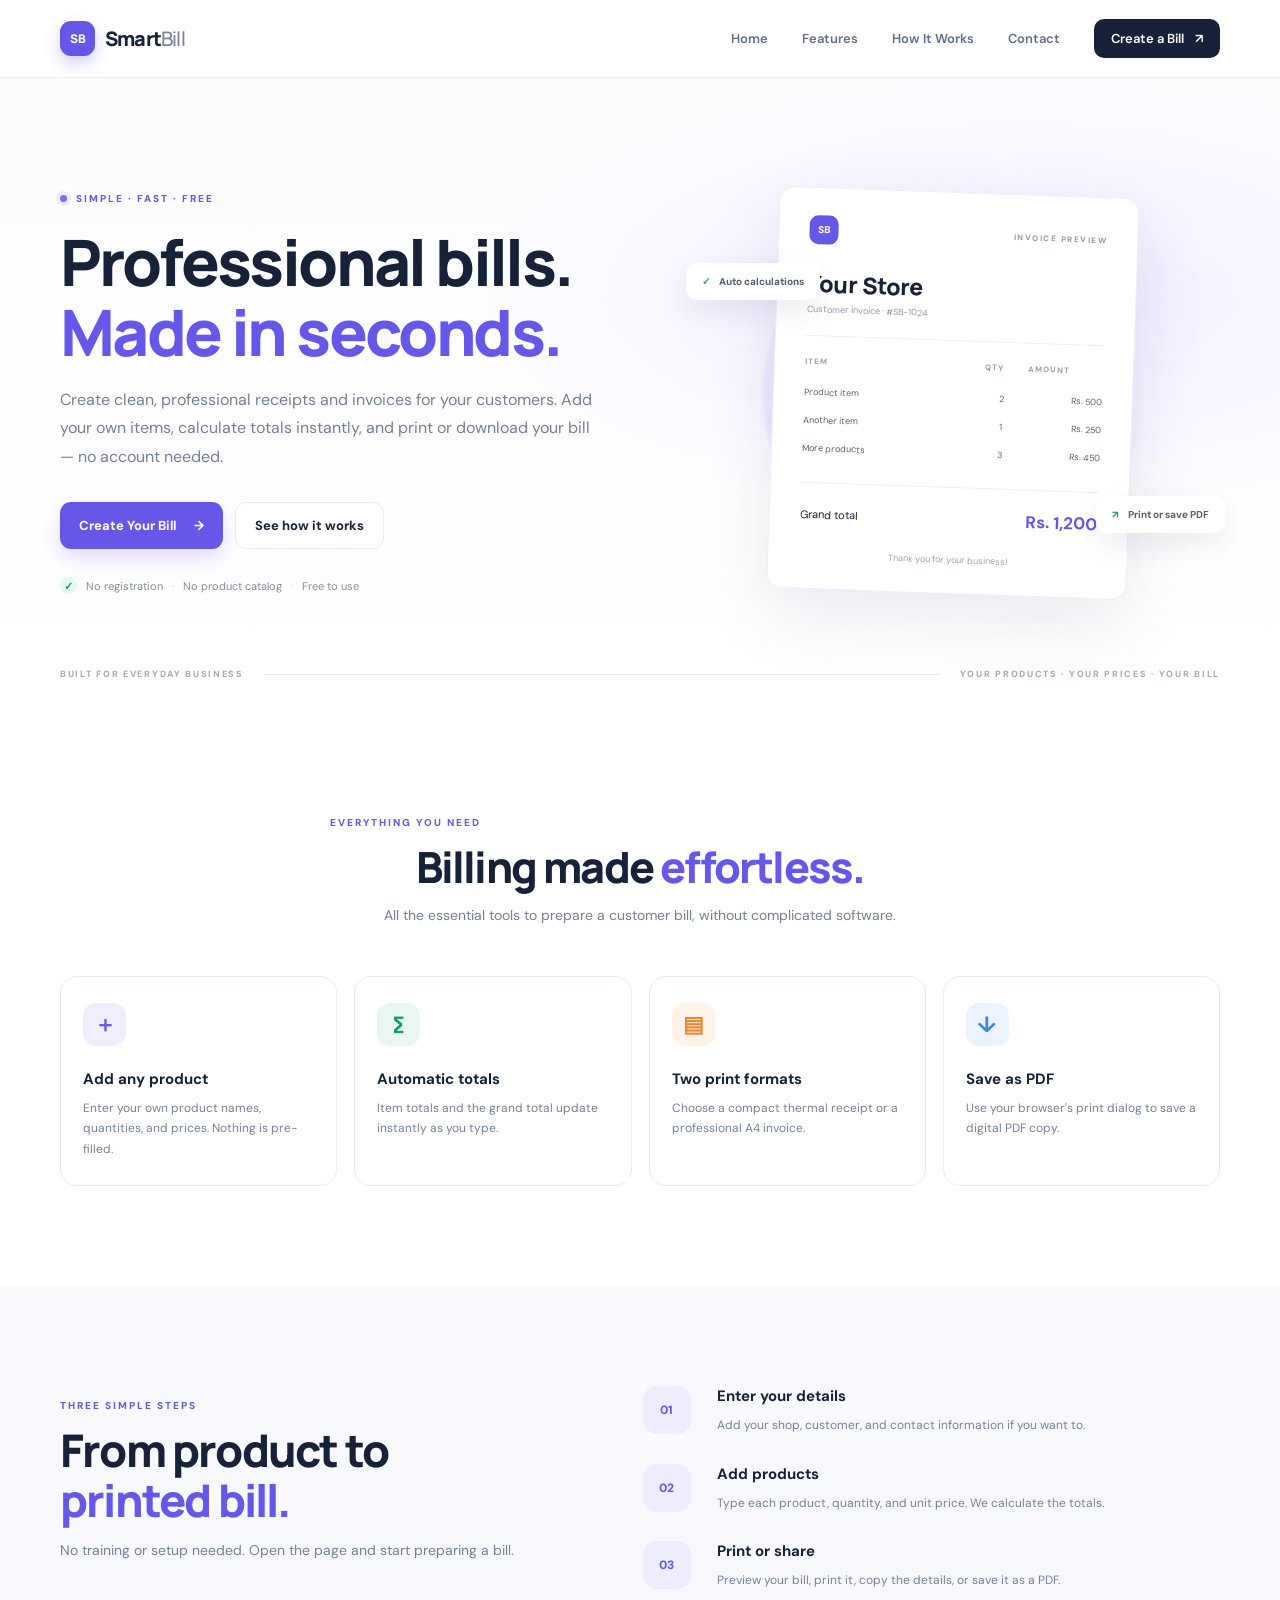
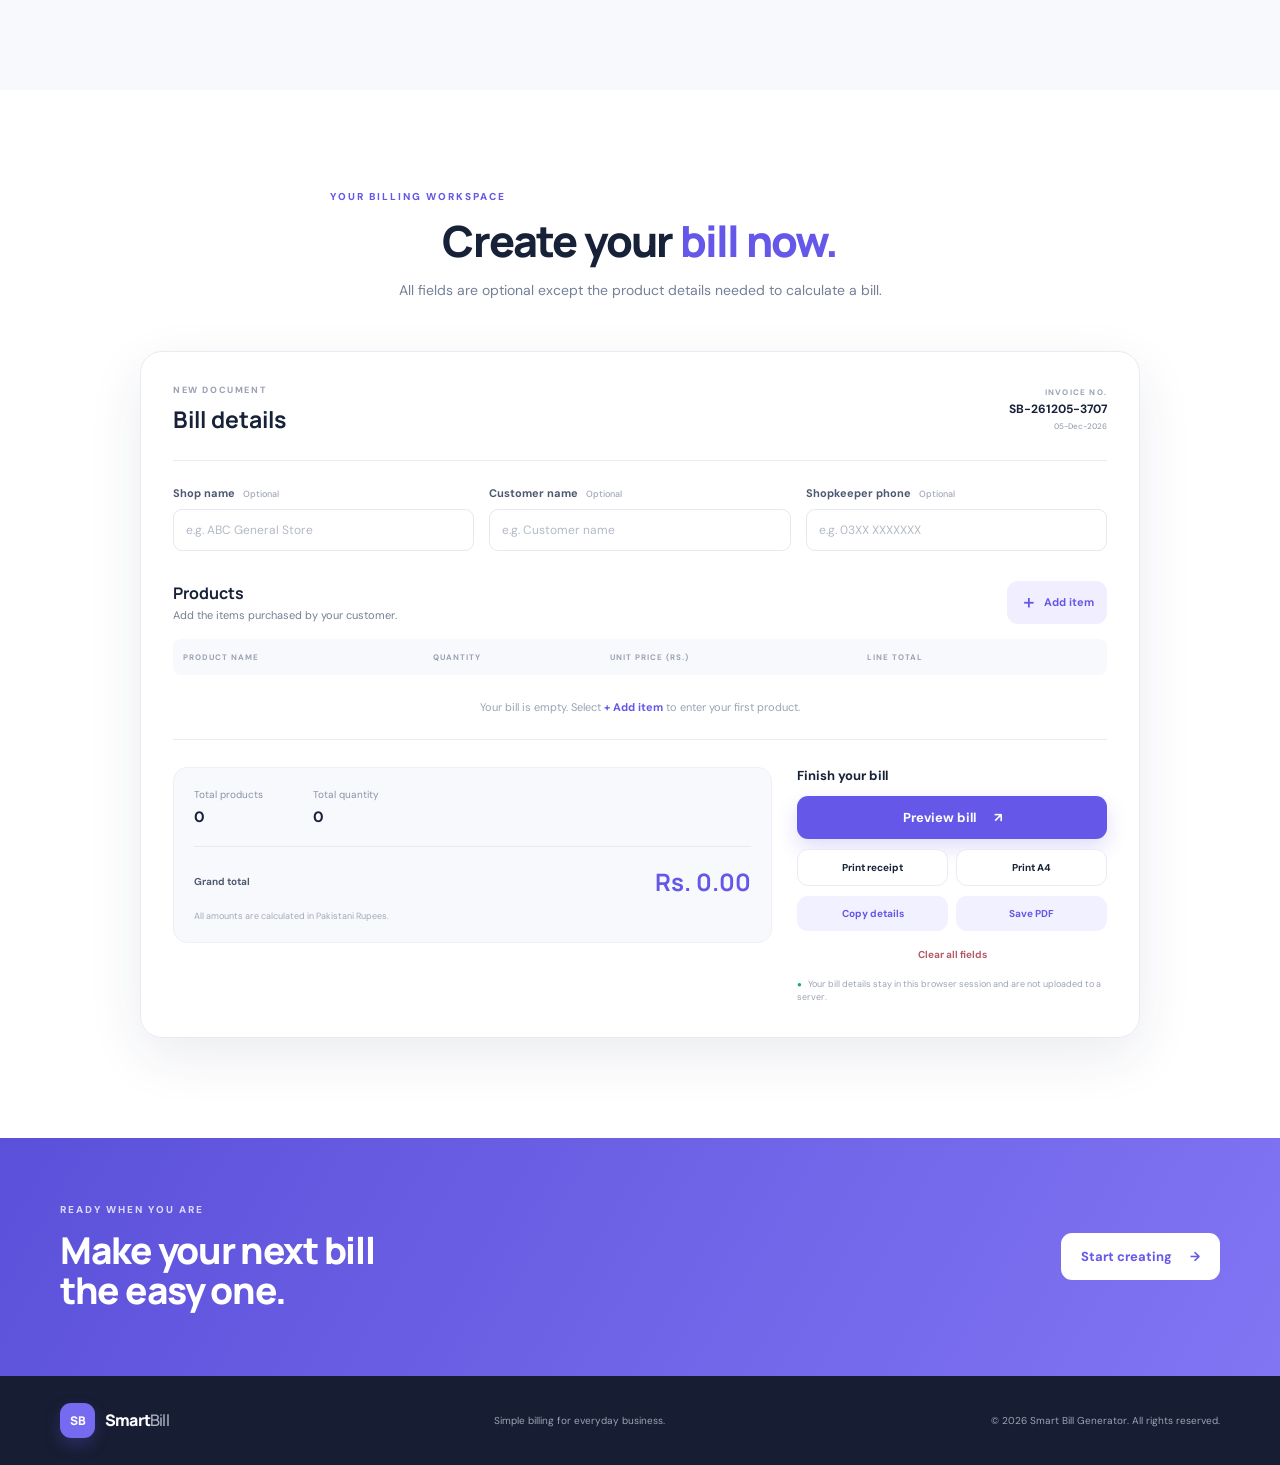
==== index.html @ b3745c1e "Add files via upload" ====
<!DOCTYPE html>
<html lang="en">
<head>
  <meta charset="UTF-8">
  <meta name="viewport" content="width=device-width, initial-scale=1.0">
  <meta name="description" content="Create, print, and download professional bills and receipts for free. No registration required.">
  <title>Smart Bill Generator | Create Bills in Seconds</title>
  <link rel="preconnect" href="https://fonts.googleapis.com">
  <link rel="preconnect" href="https://fonts.gstatic.com" crossorigin>
  <link href="https://fonts.googleapis.com/css2?family=DM+Sans:wght@400;500;600;700;800&family=Manrope:wght@400;500;600;700;800&display=swap" rel="stylesheet">
  <link rel="stylesheet" href="css/style.css">
  <link rel="stylesheet" href="css/print.css" media="print">
  <script src="js/script.js" defer></script>
</head>
<body>
  <header class="site-header">
    <div class="container nav-wrap">
      <a class="brand" href="#home" aria-label="Smart Bill Generator home">
        <span class="brand-mark">SB</span>
        <span>Smart<span class="brand-light">Bill</span></span>
      </a>
      <button class="menu-toggle" id="menuToggle" aria-label="Toggle navigation" aria-expanded="false">☰</button>
      <nav class="nav-links" id="navLinks">
        <a href="#home">Home</a>
        <a href="#features">Features</a>
        <a href="#how-it-works">How It Works</a>
        <a href="#contact">Contact</a>
        <a class="nav-cta" href="#generator">Create a Bill <span>↗</span></a>
      </nav>
    </div>
  </header>

  <main>
    <section class="hero section" id="home">
      <div class="container hero-grid">
        <div class="hero-copy">
          <div class="eyebrow"><span class="eyebrow-dot"></span> SIMPLE · FAST · FREE</div>
          <h1>Professional bills.<br><span>Made in seconds.</span></h1>
          <p class="hero-description">Create clean, professional receipts and invoices for your customers. Add your own items, calculate totals instantly, and print or download your bill — no account needed.</p>
          <div class="hero-actions">
            <a class="btn btn-primary" href="#generator">Create Your Bill <span>→</span></a>
            <a class="btn btn-secondary" href="#how-it-works">See how it works</a>
          </div>
          <div class="trust-row"><span class="check-icon">✓</span> No registration <span class="trust-separator">·</span> No product catalog <span class="trust-separator">·</span> Free to use</div>
        </div>
        <div class="hero-visual" aria-label="Sample invoice preview">
          <div class="visual-glow"></div>
          <div class="mini-invoice">
            <div class="mini-top"><span class="mini-logo">SB</span><span class="mini-status">INVOICE PREVIEW</span></div>
            <div class="mini-title">Your Store</div>
            <div class="mini-muted">Customer invoice · #SB-1024</div>
            <div class="mini-line"></div>
            <div class="mini-table-head"><span>ITEM</span><span>QTY</span><span>AMOUNT</span></div>
            <div class="mini-row"><span>Product item</span><span>2</span><span>Rs. 500</span></div>
            <div class="mini-row"><span>Another item</span><span>1</span><span>Rs. 250</span></div>
            <div class="mini-row"><span>More products</span><span>3</span><span>Rs. 450</span></div>
            <div class="mini-line"></div>
            <div class="mini-total"><span>Grand total</span><strong>Rs. 1,200</strong></div>
            <div class="mini-thanks">Thank you for your business!</div>
          </div>
          <div class="float-chip chip-one"><span>✓</span> Auto calculations</div>
          <div class="float-chip chip-two"><span>↗</span> Print or save PDF</div>
        </div>
      </div>
      <div class="hero-bottom container"><span>BUILT FOR EVERYDAY BUSINESS</span><div class="hero-bottom-line"></div><span>YOUR PRODUCTS · YOUR PRICES · YOUR BILL</span></div>
    </section>

    <section class="features section" id="features">
      <div class="container">
        <div class="section-heading">
          <div class="eyebrow">EVERYTHING YOU NEED</div>
          <h2>Billing made <span>effortless.</span></h2>
          <p>All the essential tools to prepare a customer bill, without complicated software.</p>
        </div>
        <div class="feature-grid">
          <article class="feature-card"><div class="feature-icon purple">＋</div><h3>Add any product</h3><p>Enter your own product names, quantities, and prices. Nothing is pre-filled.</p></article>
          <article class="feature-card"><div class="feature-icon green">∑</div><h3>Automatic totals</h3><p>Item totals and the grand total update instantly as you type.</p></article>
          <article class="feature-card"><div class="feature-icon orange">▤</div><h3>Two print formats</h3><p>Choose a compact thermal receipt or a professional A4 invoice.</p></article>
          <article class="feature-card"><div class="feature-icon blue">↓</div><h3>Save as PDF</h3><p>Use your browser's print dialog to save a digital PDF copy.</p></article>
        </div>
      </div>
    </section>

    <section class="how section" id="how-it-works">
      <div class="container how-grid">
        <div class="section-heading align-left">
          <div class="eyebrow">THREE SIMPLE STEPS</div>
          <h2>From product to<br><span>printed bill.</span></h2>
          <p>No training or setup needed. Open the page and start preparing a bill.</p>
        </div>
        <div class="steps">
          <div class="step"><div class="step-number">01</div><div><h3>Enter your details</h3><p>Add your shop, customer, and contact information if you want to.</p></div></div>
          <div class="step"><div class="step-number">02</div><div><h3>Add products</h3><p>Type each product, quantity, and unit price. We calculate the totals.</p></div></div>
          <div class="step"><div class="step-number">03</div><div><h3>Print or share</h3><p>Preview your bill, print it, copy the details, or save it as a PDF.</p></div></div>
        </div>
      </div>
    </section>

    <section class="generator-section section" id="generator">
      <div class="container">
        <div class="section-heading">
          <div class="eyebrow">YOUR BILLING WORKSPACE</div>
          <h2>Create your <span>bill now.</span></h2>
          <p>All fields are optional except the product details needed to calculate a bill.</p>
        </div>

        <div class="workspace">
          <div class="workspace-header">
            <div><div class="workspace-kicker">NEW DOCUMENT</div><h3>Bill details</h3></div>
            <div class="invoice-meta"><span>INVOICE NO.</span><strong id="invoiceNumber">SB-000001</strong><span id="invoiceDate"></span></div>
          </div>

          <div class="details-grid">
            <label class="field"><span>Shop name <em>Optional</em></span><input id="shopName" type="text" placeholder="e.g. ABC General Store" maxlength="70"></label>
            <label class="field"><span>Customer name <em>Optional</em></span><input id="customerName" type="text" placeholder="e.g. Customer name" maxlength="70"></label>
            <label class="field"><span>Shopkeeper phone <em>Optional</em></span><input id="shopPhone" type="tel" placeholder="e.g. 03XX XXXXXXX" maxlength="25"></label>
          </div>

          <div class="items-heading"><div><h3>Products</h3><p>Add the items purchased by your customer.</p></div><button class="btn btn-add" id="addItemBtn" type="button"><span>＋</span> Add item</button></div>
          <div class="table-wrap">
            <table class="items-table">
              <thead><tr><th class="col-product">PRODUCT NAME</th><th>QUANTITY</th><th>UNIT PRICE (RS.)</th><th>LINE TOTAL</th><th></th></tr></thead>
              <tbody id="itemsBody"></tbody>
            </table>
          </div>
          <div class="empty-hint" id="emptyHint">Your bill is empty. Select <strong>+ Add item</strong> to enter your first product.</div>

          <div class="summary-actions">
            <div class="summary-card">
              <div class="summary-stats">
                <div><span>Total products</span><strong id="totalItems">0</strong></div>
                <div><span>Total quantity</span><strong id="totalQuantity">0</strong></div>
              </div>
              <div class="summary-total"><span>Grand total</span><strong id="grandTotal">Rs. 0.00</strong></div>
              <div class="summary-note">All amounts are calculated in Pakistani Rupees.</div>
            </div>
            <div class="action-panel">
              <h4>Finish your bill</h4>
              <button class="btn btn-primary action-btn" id="previewBtn" type="button">Preview bill <span>↗</span></button>
              <div class="action-row"><button class="btn btn-outline" id="receiptBtn" type="button">Print receipt</button><button class="btn btn-outline" id="invoiceBtn" type="button">Print A4</button></div>
              <div class="action-row"><button class="btn btn-soft" id="copyBtn" type="button">Copy details</button><button class="btn btn-soft" id="pdfBtn" type="button">Save PDF</button></div>
              <button class="clear-btn" id="clearBtn" type="button">Clear all fields</button>
              <p class="privacy-note"><span>●</span> Your bill details stay in this browser session and are not uploaded to a server.</p>
            </div>
          </div>
        </div>
      </div>
    </section>

    <section class="bottom-cta section" id="contact">
      <div class="container bottom-cta-inner"><div><div class="eyebrow">READY WHEN YOU ARE</div><h2>Make your next bill<br>the easy one.</h2></div><a class="btn btn-white" href="#generator">Start creating <span>→</span></a></div>
    </section>
  </main>

  <footer class="site-footer"><div class="container footer-inner"><a class="brand footer-brand" href="#home"><span class="brand-mark">SB</span><span>Smart<span class="brand-light">Bill</span></span></a><p>Simple billing for everyday business.</p><span>© <span id="year"></span> Smart Bill Generator. All rights reserved.</span></div></footer>

  <div class="modal-backdrop" id="previewModal" aria-hidden="true">
    <div class="preview-dialog" role="dialog" aria-modal="true" aria-labelledby="previewTitle">
      <div class="preview-header"><div><span class="workspace-kicker">DOCUMENT PREVIEW</span><h3 id="previewTitle">Your bill</h3></div><button class="modal-close" id="closePreview" aria-label="Close preview">×</button></div>
      <div class="preview-paper-wrap"><div id="previewPaper" class="preview-paper"></div></div>
      <div class="preview-footer"><button class="btn btn-outline" id="previewReceipt" type="button">Print receipt</button><button class="btn btn-primary" id="previewA4" type="button">Print A4 invoice</button></div>
    </div>
  </div>
  <div class="toast" id="toast" role="status" aria-live="polite"></div>

  <section id="printArea" aria-hidden="true"></section>
</body>
</html>
---- css/style.css ----
:root{--ink:#172238;--muted:#748097;--primary:#6558e8;--primary-dark:#5145cf;--lavender:#f1efff;--bg:#f8f9fd;--line:#e9ebf3;--white:#fff;--green:#1d9b72;--shadow:0 18px 55px rgba(35,42,86,.09);--radius:20px}
*{box-sizing:border-box}html{scroll-behavior:smooth;scroll-padding-top:90px}body{margin:0;font-family:"DM Sans",sans-serif;color:var(--ink);background:#fff}a{color:inherit;text-decoration:none}button,input{font:inherit}.container{width:min(1160px,calc(100% - 48px));margin:auto}.section{padding:100px 0}.site-header{height:78px;position:sticky;top:0;z-index:20;background:rgba(255,255,255,.92);backdrop-filter:blur(16px);border-bottom:1px solid rgba(230,232,242,.8)}.nav-wrap{height:100%;display:flex;align-items:center;justify-content:space-between}.brand{display:flex;align-items:center;gap:10px;font-family:Manrope,sans-serif;font-size:20px;font-weight:800;letter-spacing:-.8px}.brand-mark{width:35px;height:35px;border-radius:11px;background:var(--primary);color:white;display:grid;place-items:center;font-size:12px;letter-spacing:-.5px;box-shadow:0 7px 16px #6558e844}.brand-light{font-weight:500;color:#7b8195}.nav-links{display:flex;align-items:center;gap:34px;font-size:13px;font-weight:600;color:#626d82}.nav-links a:hover{color:var(--primary)}.nav-links .nav-cta{padding:11px 17px;border-radius:10px;background:var(--ink);color:#fff}.nav-cta span{margin-left:8px}.menu-toggle{display:none;border:0;background:none;font-size:25px;color:var(--ink)}
.hero{padding:90px 0 36px;background:radial-gradient(ellipse at 80% 35%,#efedff 0,transparent 38%),linear-gradient(180deg,#fcfcff,#fff)}.hero-grid{display:grid;grid-template-columns:1.02fr .98fr;align-items:center;gap:70px;min-height:450px}.eyebrow{font-size:10px;letter-spacing:2px;font-weight:800;color:var(--primary);display:flex;align-items:center;gap:9px}.eyebrow-dot{width:7px;height:7px;border-radius:50%;background:#7b70f2;box-shadow:0 0 0 4px #eeecff}.hero h1,.section-heading h2,.bottom-cta h2{font-family:Manrope,sans-serif;letter-spacing:-2.6px;font-size:clamp(42px,5vw,65px);line-height:1.1;margin:22px 0 18px;font-weight:800}.hero h1 span,.section-heading h2 span{color:var(--primary)}.hero-description{font-size:16px;line-height:1.8;color:var(--muted);max-width:540px}.hero-actions{display:flex;gap:12px;margin-top:30px;flex-wrap:wrap}.btn{border:0;border-radius:11px;padding:14px 19px;font-size:13px;font-weight:700;cursor:pointer;display:inline-flex;align-items:center;justify-content:center;gap:18px;transition:.2s ease}.btn:hover{transform:translateY(-2px)}.btn-primary{background:var(--primary);color:#fff;box-shadow:0 9px 20px #6558e833}.btn-primary:hover{background:var(--primary-dark)}.btn-secondary,.btn-outline{background:#fff;border:1px solid var(--line);color:var(--ink)}.trust-row{display:flex;align-items:center;gap:9px;margin-top:28px;font-size:11px;color:#828ba0;flex-wrap:wrap}.check-icon{width:17px;height:17px;display:grid;place-items:center;background:#e6f7f0;color:#15966c;border-radius:50%;font-weight:800}.trust-separator{color:#c5cad5}.hero-visual{height:440px;position:relative;display:grid;place-items:center}.visual-glow{position:absolute;width:380px;height:380px;border-radius:50%;background:linear-gradient(140deg,#e8e5ff,#f8f7ff);filter:blur(1px)}.mini-invoice{position:relative;background:white;width:min(360px,85%);padding:27px 30px;border-radius:15px;box-shadow:0 25px 70px #3c39701c;transform:rotate(2deg);border:1px solid #f0eff8}.mini-top{display:flex;justify-content:space-between;align-items:center}.mini-logo{width:29px;height:29px;border-radius:9px;background:var(--primary);color:white;display:grid;place-items:center;font-size:10px;font-weight:800}.mini-status{font-size:8px;letter-spacing:1.5px;color:#9299aa;font-weight:700}.mini-title{font-family:Manrope;font-size:23px;font-weight:800;margin-top:23px}.mini-muted{font-size:9px;color:#9299aa;margin-top:4px}.mini-line{height:1px;background:#eceef4;margin:20px 0}.mini-table-head,.mini-row{display:grid;grid-template-columns:1fr 35px 75px;gap:8px;font-size:9px}.mini-table-head{color:#9ba2b1;font-size:8px;font-weight:800;letter-spacing:1px;margin-bottom:12px}.mini-row{color:#586176;padding:8px 0}.mini-row span:last-child{text-align:right}.mini-row span:nth-child(2){text-align:center}.mini-total{display:flex;justify-content:space-between;align-items:center;font-size:11px}.mini-total strong{font-size:17px;color:var(--primary)}.mini-thanks{text-align:center;margin-top:24px;color:#9ca3b2;font-size:9px}.float-chip{position:absolute;background:white;padding:12px 16px;border-radius:11px;box-shadow:0 12px 30px #29255a16;font-size:10px;font-weight:700;color:#525d73}.float-chip span{color:var(--green);margin-right:7px}.chip-one{left:0;top:90px}.chip-two{right:-5px;bottom:80px}.hero-bottom{display:flex;align-items:center;gap:20px;margin-top:50px;color:#a2a8b7;font-size:9px;letter-spacing:1.7px;font-weight:700}.hero-bottom-line{height:1px;background:#e9eaf1;flex:1}
.features{background:#fff}.section-heading{text-align:center;max-width:620px;margin:0 auto 48px}.section-heading h2{font-size:43px;letter-spacing:-1.8px;margin:14px 0}.section-heading p{color:var(--muted);line-height:1.7;font-size:14px}.feature-grid{display:grid;grid-template-columns:repeat(4,1fr);gap:17px}.feature-card{border:1px solid var(--line);border-radius:17px;padding:26px 22px;transition:.25s}.feature-card:hover{transform:translateY(-5px);box-shadow:var(--shadow);border-color:#dedbff}.feature-icon{width:43px;height:43px;border-radius:13px;display:grid;place-items:center;font-size:22px;font-weight:700;margin-bottom:23px}.purple{background:#f0edff;color:#6558e8}.green{background:#e8f8f1;color:#15966c}.orange{background:#fff2e7;color:#e58a35}.blue{background:#eaf3ff;color:#4286d7}.feature-card h3,.step h3{font-size:15px;margin:0 0 9px}.feature-card p,.step p{font-size:12px;color:var(--muted);line-height:1.7;margin:0}
.how{background:#f8f9fd}.how-grid{display:grid;grid-template-columns:.9fr 1.1fr;gap:110px;align-items:center}.align-left{text-align:left;margin:0}.align-left h2{font-size:45px}.steps{display:grid;gap:28px}.step{display:grid;grid-template-columns:55px 1fr;gap:19px;align-items:start}.step-number{width:48px;height:48px;border-radius:14px;background:#eeecff;color:var(--primary);display:grid;place-items:center;font-weight:800;font-size:12px}
.generator-section{background:#fff}.workspace{max-width:1000px;margin:auto;border:1px solid var(--line);border-radius:22px;padding:32px;box-shadow:var(--shadow)}.workspace-header{display:flex;justify-content:space-between;align-items:center;padding-bottom:25px;border-bottom:1px solid var(--line)}.workspace-kicker{font-size:9px;letter-spacing:1.6px;font-weight:800;color:#9aa2b3}.workspace-header h3,.preview-header h3{font-family:Manrope;font-size:23px;margin:7px 0 0}.invoice-meta{text-align:right;display:grid;gap:4px}.invoice-meta span{font-size:8px;letter-spacing:1.2px;color:#9aa2b3;font-weight:700}.invoice-meta strong{font-size:12px}.invoice-meta span:last-child{letter-spacing:0;font-weight:500}.details-grid{display:grid;grid-template-columns:repeat(3,1fr);gap:15px;padding:25px 0 30px}.field{display:grid;gap:9px}.field>span{font-size:11px;font-weight:700;color:#4e5970}.field em{font-style:normal;font-weight:500;color:#a1a8b6;font-size:9px;margin-left:5px}.field input,.item-input{width:100%;border:1px solid #e6e8f0;border-radius:9px;padding:12px 12px;color:var(--ink);outline:none;background:#fff;font-size:12px;min-width:0}.field input:focus,.item-input:focus{border-color:#9d96f5;box-shadow:0 0 0 3px #6558e812}.field input::placeholder,.item-input::placeholder{color:#b3b9c5}.items-heading{display:flex;justify-content:space-between;align-items:center;margin-bottom:15px}.items-heading h3{font-family:Manrope;font-size:16px;margin:0 0 4px}.items-heading p{font-size:11px;color:var(--muted);margin:0}.btn-add{padding:10px 13px;background:var(--lavender);color:var(--primary);font-size:11px;gap:7px}.btn-add span{font-size:17px}.table-wrap{overflow-x:auto}.items-table{width:100%;border-collapse:collapse;min-width:650px}.items-table th{text-align:left;font-size:8px;letter-spacing:1px;color:#9aa2b3;background:#f8f9fc;padding:13px 10px}.items-table th:first-child{border-radius:8px 0 0 8px}.items-table th:last-child{border-radius:0 8px 8px 0}.items-table td{padding:9px 7px;border-bottom:1px solid #f0f1f6}.items-table .item-input{padding:10px;font-size:11px}.items-table .item-name{min-width:190px}.items-table .qty-input{width:90px}.items-table .price-input{width:125px}.line-total{font-size:11px;font-weight:700;white-space:nowrap}.remove-btn{border:0;background:#fff0f1;color:#d35b69;width:29px;height:29px;border-radius:8px;cursor:pointer;font-size:17px}.empty-hint{padding:25px 12px;text-align:center;color:#9aa2b3;font-size:11px;border-bottom:1px solid var(--line)}.empty-hint strong{color:var(--primary)}.summary-actions{display:grid;grid-template-columns:1fr 310px;gap:25px;margin-top:27px;align-items:start}.summary-card{background:#f8f9fd;border:1px solid #eef0f6;border-radius:14px;padding:20px}.summary-stats{display:flex;gap:50px;padding-bottom:19px;border-bottom:1px solid #e8eaf1}.summary-stats div{display:grid;gap:6px}.summary-stats span,.summary-total span{font-size:10px;color:#8992a5}.summary-stats strong{font-size:15px}.summary-total{display:flex;align-items:center;justify-content:space-between;padding-top:18px}.summary-total span{font-weight:700;color:#505b70}.summary-total strong{font-family:Manrope;font-size:24px;color:var(--primary)}.summary-note{font-size:9px;color:#a2a9b7;margin-top:12px}.action-panel{display:grid;gap:10px}.action-panel h4{font-size:13px;margin:0 0 2px}.action-btn{width:100%;padding:13px}.action-row{display:flex;gap:8px}.action-row .btn{flex:1;padding:11px 7px;font-size:10px;gap:5px}.btn-soft{background:#f2f1ff;color:var(--primary)}.clear-btn{background:none;border:0;color:#b45b68;font-size:10px;font-weight:700;cursor:pointer;padding:7px}.privacy-note{font-size:9px;color:#9ba3b2;line-height:1.5;margin:0}.privacy-note span{color:#1ca77a;font-size:8px;margin-right:4px}
.bottom-cta{padding:65px 0;background:linear-gradient(120deg,#5b50d9,#8175f4);color:white}.bottom-cta-inner{display:flex;align-items:center;justify-content:space-between}.bottom-cta .eyebrow{color:#dcd9ff}.bottom-cta h2{font-size:37px;letter-spacing:-1.3px;margin:14px 0 0}.btn-white{background:white;color:var(--primary);padding:15px 20px}.site-footer{background:#171d32;color:#fff;padding:27px 0}.footer-inner{display:flex;align-items:center;justify-content:space-between;gap:20px}.footer-brand{font-size:16px}.footer-brand .brand-mark{background:#756af0}.footer-brand .brand-light{color:#aeb4c5}.footer-inner p,.footer-inner>span{font-size:10px;color:#9ba3b6;margin:0}
.modal-backdrop{position:fixed;inset:0;background:#10152bbd;z-index:50;display:none;align-items:center;justify-content:center;padding:20px}.modal-backdrop.open{display:flex}.preview-dialog{width:min(700px,100%);max-height:92vh;background:#f6f7fb;border-radius:18px;display:flex;flex-direction:column;overflow:hidden}.preview-header{padding:20px 24px;display:flex;justify-content:space-between;align-items:center;background:#fff}.preview-header h3{font-size:18px}.modal-close{border:0;background:#f1f2f7;border-radius:50%;width:32px;height:32px;font-size:22px;cursor:pointer;color:#697287}.preview-paper-wrap{padding:24px;overflow:auto}.preview-paper{background:#fff;max-width:570px;margin:auto;padding:35px;box-shadow:0 8px 25px #2222}.preview-footer{background:#fff;padding:15px 22px;display:flex;justify-content:flex-end;gap:10px}.preview-footer .btn{font-size:11px;padding:11px 15px}.toast{position:fixed;bottom:25px;left:50%;transform:translate(-50%,20px);opacity:0;pointer-events:none;background:#20283e;color:white;padding:12px 18px;border-radius:10px;font-size:12px;z-index:80;transition:.25s;box-shadow:0 8px 25px #1113}.toast.show{opacity:1;transform:translate(-50%,0)}#printArea{display:none}
.bill-document{color:#20283b;font-family:Arial,sans-serif;font-size:12px}.bill-doc-head{display:flex;justify-content:space-between;gap:15px;border-bottom:2px solid #6558e8;padding-bottom:17px}.bill-doc-brand{font-size:23px;font-weight:800;color:#6558e8}.bill-doc-sub{color:#778095;font-size:10px;margin-top:5px}.bill-doc-meta{text-align:right;color:#596278;font-size:10px;line-height:1.8}.bill-doc-customer{display:flex;justify-content:space-between;gap:15px;padding:17px 0}.bill-doc-customer strong{display:block;font-size:10px;color:#8c94a5;margin-bottom:5px;text-transform:uppercase}.bill-doc-table{width:100%;border-collapse:collapse;margin:12px 0}.bill-doc-table th{background:#f2f1ff;color:#6558e8;text-align:left;font-size:9px;padding:10px 8px}.bill-doc-table td{padding:10px 8px;border-bottom:1px solid #eceef3;font-size:10px}.bill-doc-table td:not(:first-child),.bill-doc-table th:not(:first-child){text-align:right}.bill-doc-total{margin-left:auto;width:220px;padding-top:12px}.bill-doc-total div{display:flex;justify-content:space-between;padding:5px 0}.bill-doc-total .grand{border-top:1px solid #dfe1e9;margin-top:5px;padding-top:10px;font-weight:800;font-size:16px;color:#6558e8}.bill-doc-thanks{text-align:center;border-top:1px dashed #dfe1e9;margin-top:25px;padding-top:15px;color:#8991a2;font-size:10px}.receipt-mode{max-width:300px;margin:auto;font-family:monospace;font-size:11px;color:#111}.receipt-mode .bill-doc-head{display:block;text-align:center;border-bottom:1px dashed #333;padding-bottom:10px}.receipt-mode .bill-doc-brand{font-size:17px;color:#111}.receipt-mode .bill-doc-meta{text-align:center;margin-top:8px;color:#333}.receipt-mode .bill-doc-customer{display:block;padding:10px 0}.receipt-mode .bill-doc-customer>div{margin:4px 0}.receipt-mode .bill-doc-customer strong{display:inline;color:#333;margin:0 4px 0 0}.receipt-mode .bill-doc-table th{background:#eee;color:#111}.receipt-mode .bill-doc-table th,.receipt-mode .bill-doc-table td{font-size:9px;padding:7px 4px}.receipt-mode .bill-doc-total{width:100%}.receipt-mode .bill-doc-total .grand{color:#111}.receipt-mode .bill-doc-thanks{border-top:1px dashed #333;color:#333}
@media(max-width:900px){.hero-grid{gap:25px}.feature-grid{grid-template-columns:repeat(2,1fr)}.how-grid{gap:50px}.summary-actions{grid-template-columns:1fr 280px}}
@media(max-width:680px){.container{width:min(100% - 32px,560px)}.site-header{height:68px}.menu-toggle{display:block}.nav-links{display:none;position:absolute;top:67px;left:0;right:0;background:white;padding:20px 24px 24px;box-shadow:0 15px 25px #1111;flex-direction:column;align-items:stretch;gap:18px}.nav-links.open{display:flex}.nav-links .nav-cta{text-align:center}.section{padding:70px 0}.hero{padding:55px 0 28px}.hero-grid{grid-template-columns:1fr;gap:15px}.hero h1{font-size:46px}.hero-description{font-size:14px}.hero-visual{height:360px}.visual-glow{width:300px;height:300px}.mini-invoice{width:300px;padding:22px}.chip-one{left:0;top:45px}.chip-two{right:0;bottom:45px}.hero-bottom{font-size:7px;gap:10px;margin-top:25px}.section-heading h2{font-size:35px}.feature-grid{gap:10px}.feature-card{padding:19px 15px}.feature-card h3{font-size:13px}.feature-card p{font-size:11px}.how-grid{grid-template-columns:1fr;gap:35px}.align-left h2{font-size:38px}.workspace{padding:20px 14px;border-radius:16px}.workspace-header{align-items:flex-start}.workspace-header h3{font-size:20px}.details-grid{grid-template-columns:1fr;gap:13px;padding:20px 0 25px}.summary-actions{grid-template-columns:1fr;gap:18px}.summary-stats{gap:35px}.action-panel{max-width:none}.bottom-cta-inner{align-items:flex-start;gap:25px;flex-direction:column}.bottom-cta h2{font-size:32px}.footer-inner{flex-wrap:wrap}.footer-inner p{order:3;width:100%}.preview-paper-wrap{padding:12px}.preview-paper{padding:20px}.preview-footer{padding:12px;flex-wrap:wrap}.preview-footer .btn{flex:1}.bill-doc-brand{font-size:18px}}
@media(prefers-reduced-motion:reduce){*,*::before,*::after{scroll-behavior:auto!important;transition:none!important;animation:none!important}}
---- css/print.css ----
@page{size:A4;margin:15mm}
@media print{
  body{background:#fff!important;color:#111!important}
  body *{visibility:hidden!important}
  #printArea,#printArea *{visibility:visible!important}
  #printArea{display:block!important;position:absolute;left:0;top:0;width:100%;margin:0;padding:0}
  .bill-document{display:block!important;width:100%;max-width:none!important;box-shadow:none!important}
  .receipt-mode{width:72mm!important;max-width:72mm!important;margin:0 auto!important;font-size:10px!important}
  body.printing-receipt #printArea{width:72mm!important;margin:0 auto!important}
  body.printing-receipt .bill-document{width:72mm!important;max-width:72mm!important}
  body.printing-receipt .bill-doc-table{width:100%!important;table-layout:fixed}
  body.printing-receipt .bill-doc-table th:first-child,body.printing-receipt .bill-doc-table td:first-child{width:38%}
  body.printing-receipt .bill-doc-table th,body.printing-receipt .bill-doc-table td{overflow-wrap:anywhere}
  .bill-doc-table{page-break-inside:auto}
  .bill-doc-table tr{page-break-inside:avoid;page-break-after:auto}
  .bill-doc-head,.bill-doc-total,.bill-doc-thanks{page-break-inside:avoid}
}
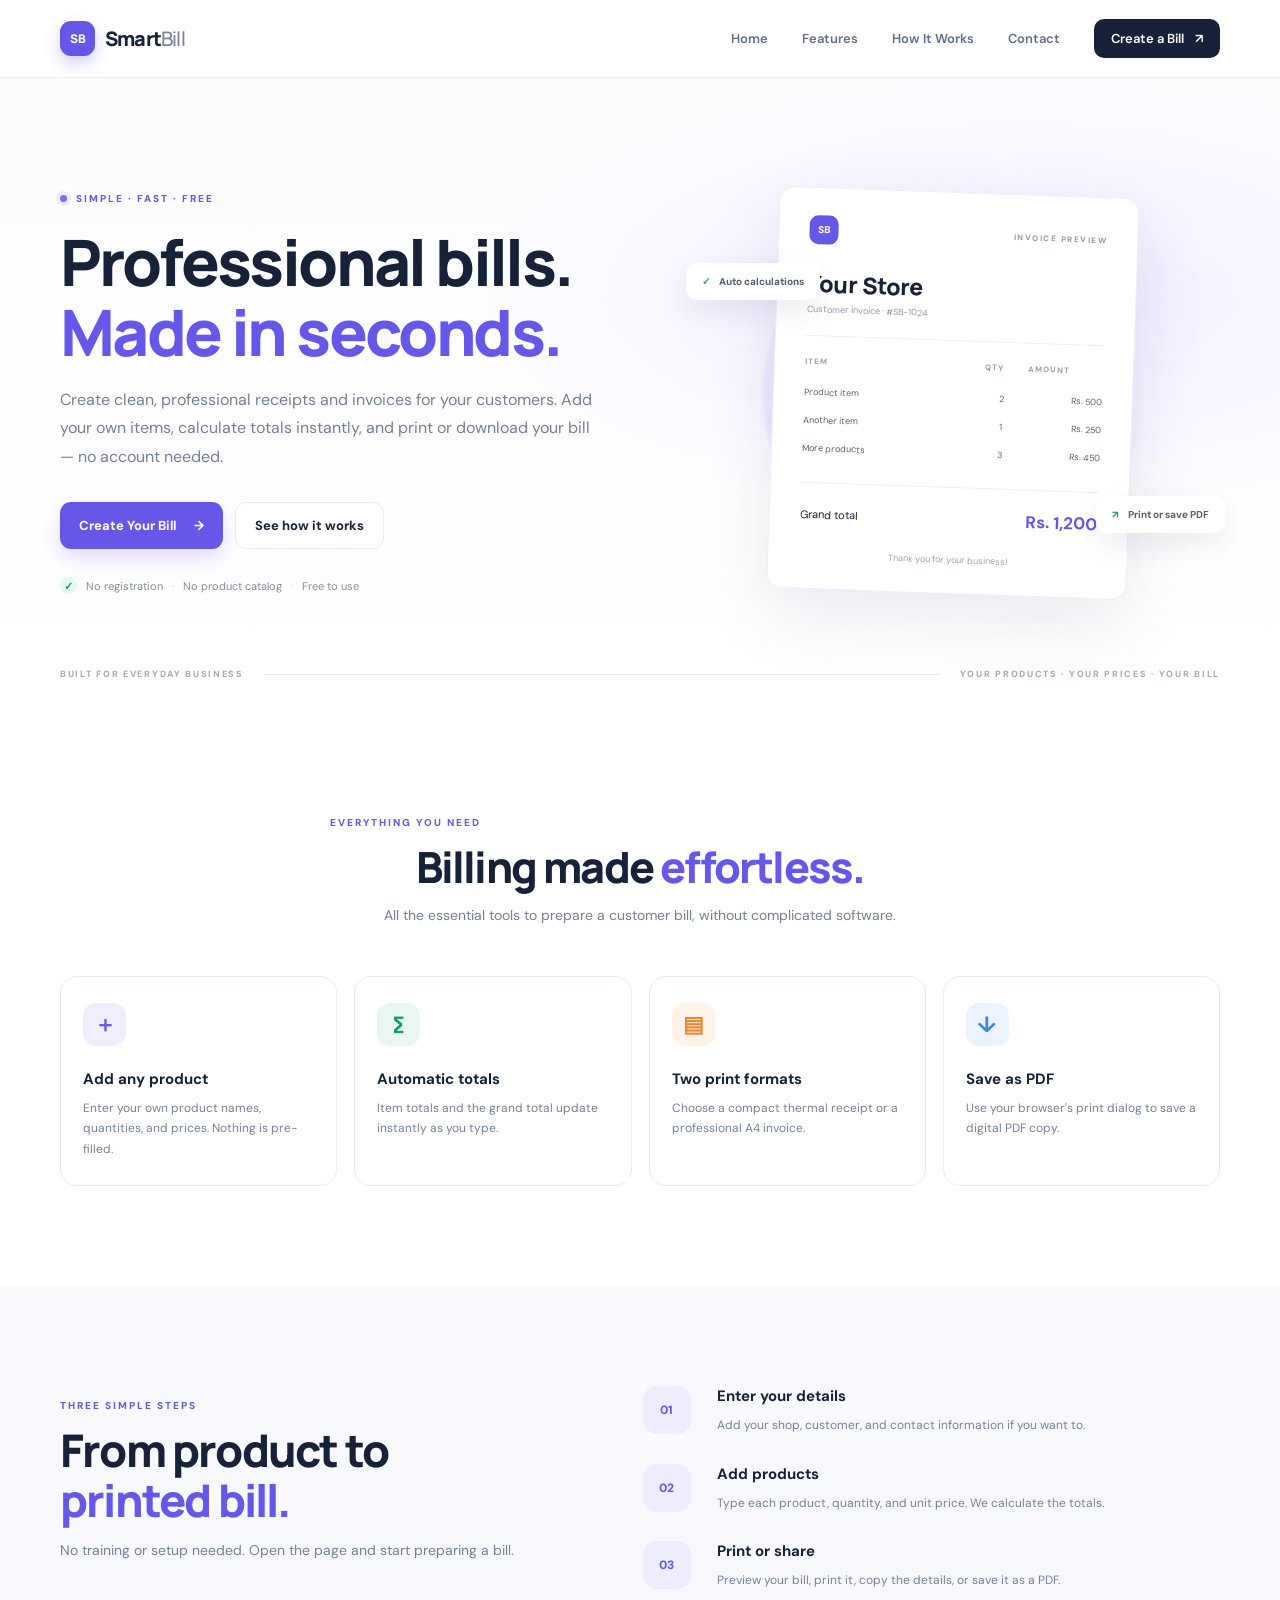
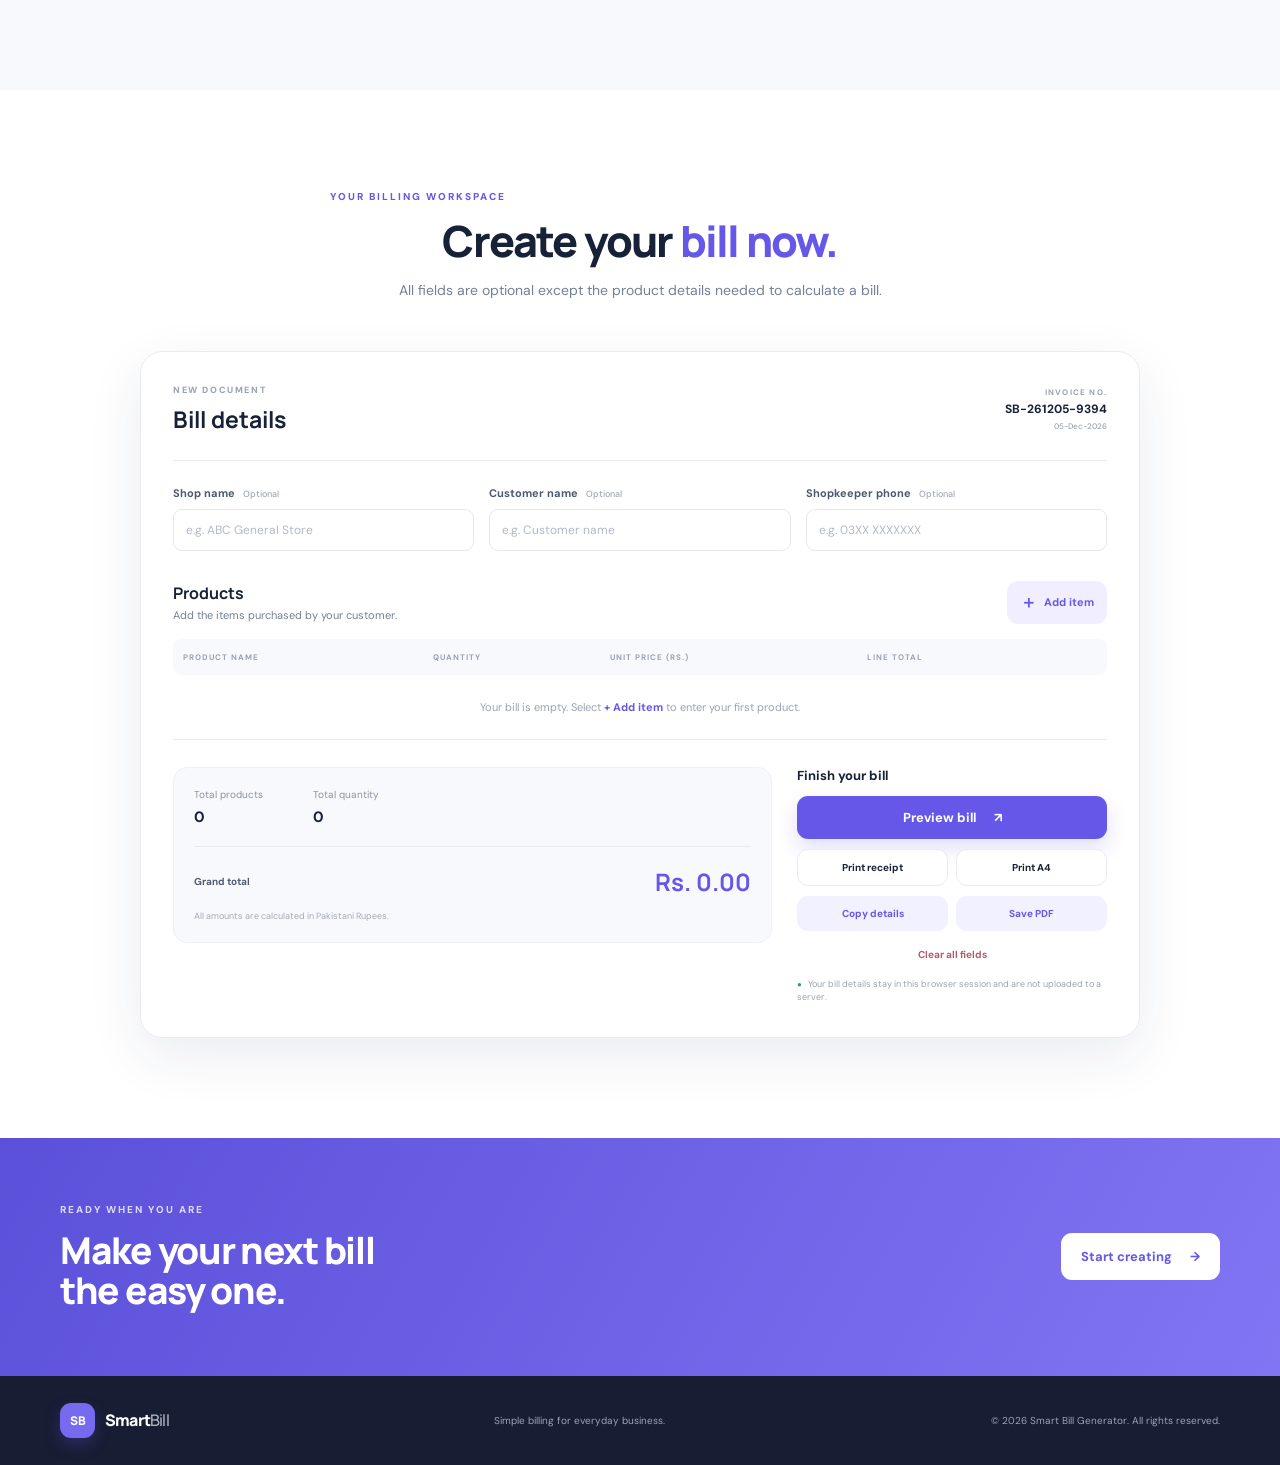
==== commit 409a9577: "Add Google site verification meta tag" ====
--- a/index.html
+++ b/index.html
@@ -11,6 +11,7 @@
   <link rel="stylesheet" href="css/style.css">
   <link rel="stylesheet" href="css/print.css" media="print">
   <script src="js/script.js" defer></script>
+  <meta name="google-site-verification" content="hPEbmywzhPuwJoTHW4BT28P_73M2QfI4AoT07wkZuQk" />
 </head>
 <body>
   <header class="site-header">
